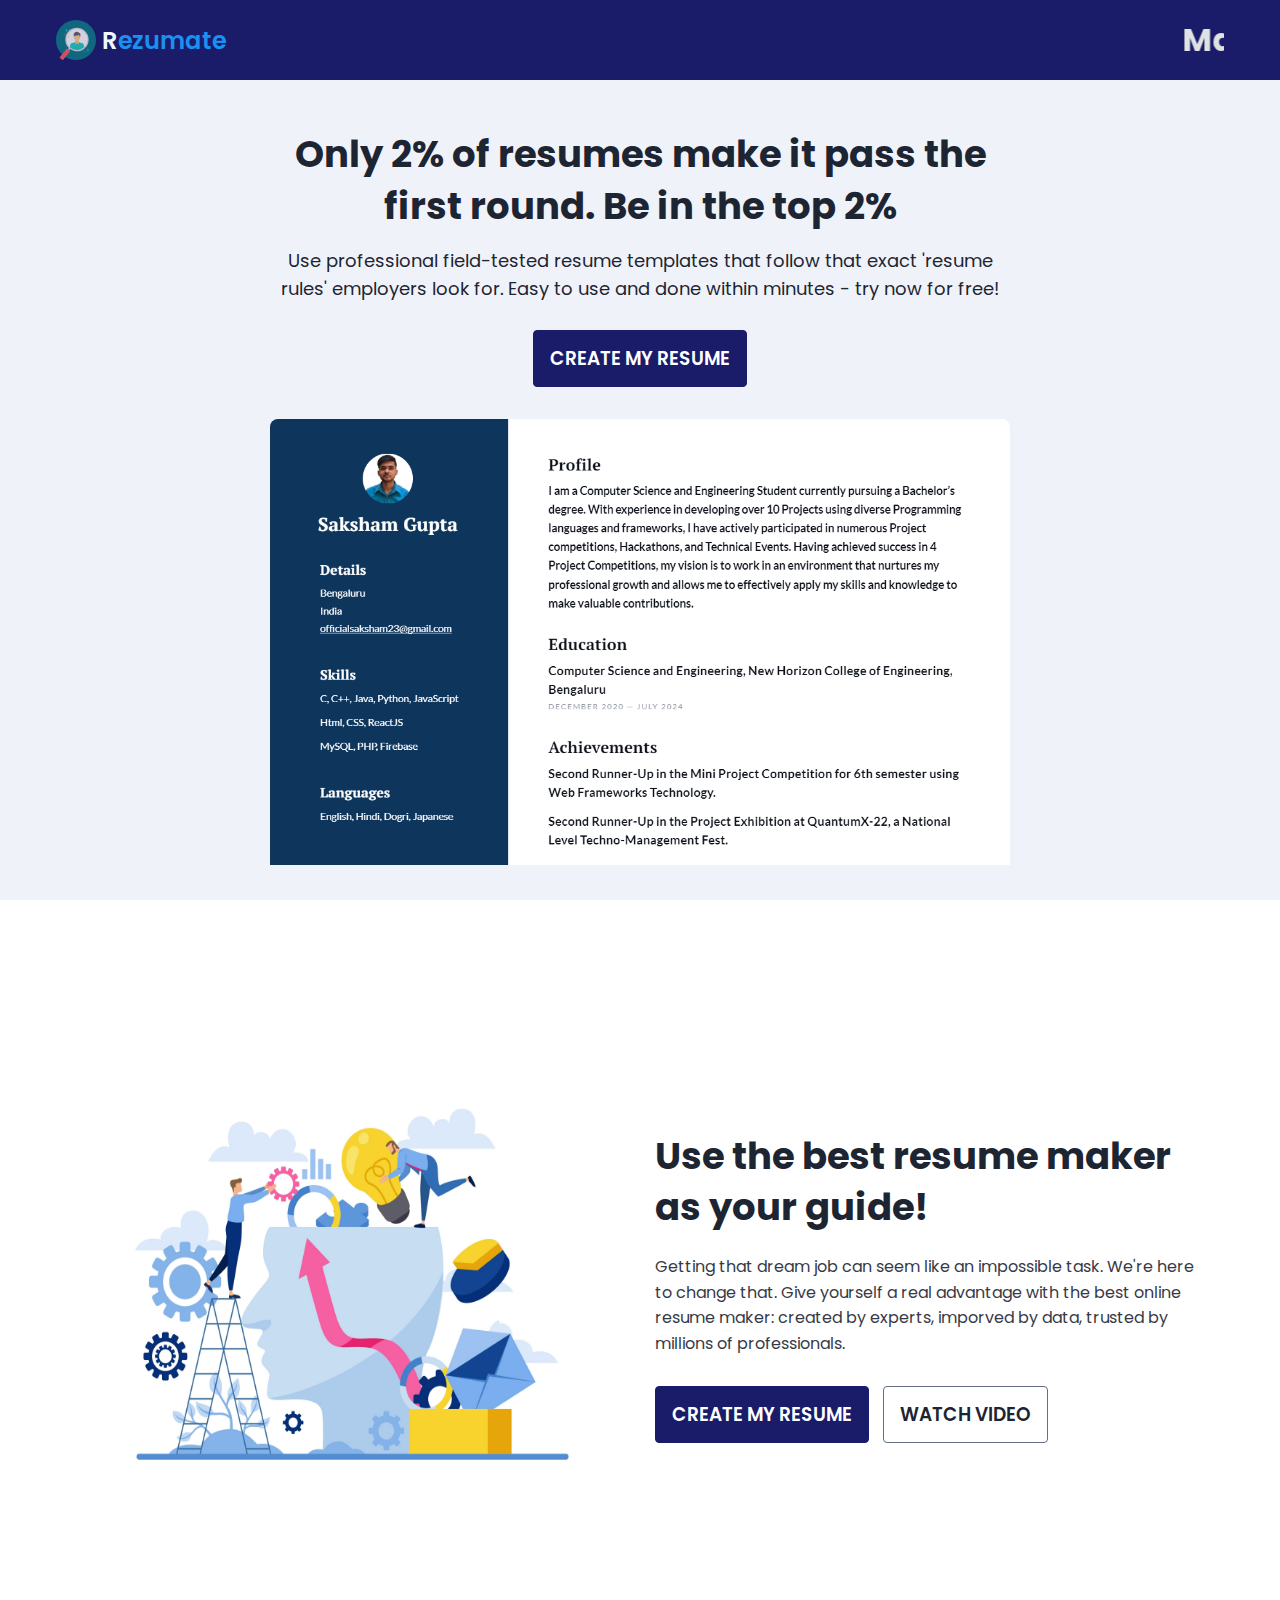
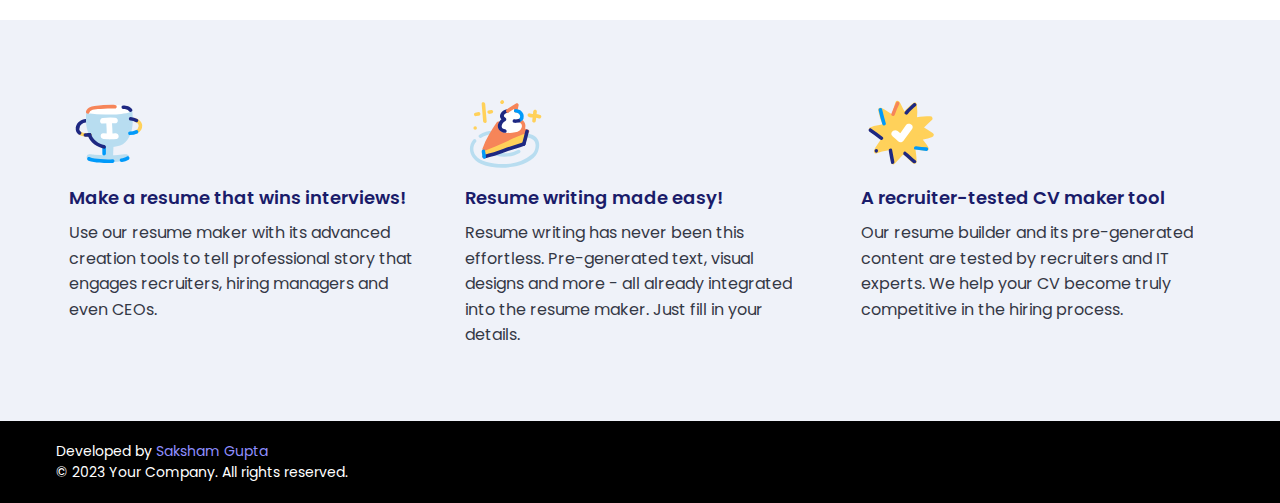
==== index.html @ b5a14a20 "first commit" ====
<!DOCTYPE html>
<html>

<head>
    <meta charset="utf-8">
    <meta http-equiv="X-UA-Compatible" content="IE=edge">
    <title>Home Page</title>
    <meta name="description" content="">
    <meta name="viewport" content="width=device-width, initial-scale=1">
    <link rel="stylesheet" href="assets/css/main.css">
    <link rel="stylesheet" href="https://cdnjs.cloudflare.com/ajax/libs/font-awesome/6.4.2/css/all.min.css"
        integrity="sha512-z3gLpd7yknf1YoNbCzqRKc4qyor8gaKU1qmn+CShxbuBusANI9QpRohGBreCFkKxLhei6S9CQXFEbbKuqLg0DA=="
        crossorigin="anonymous" referrerpolicy="no-referrer" />
</head>


<body>

    <nav class="navbar bg-blue-dark">
        <div class="container">
            <div class="navbar-content">
                <div class="brand-and-toggler">
                    <a href="index.html" class="navbar-brand">
                        <img style="height: 4rem;" src="assets/images/icon1.svg" alt="" class="navbar-brand-icon">
                        <span class="navbar-brand-text" style="color:aliceblue">R<span>ezumate </span>
                    </a>
                    <marquee style="margin-left: 50px;">
                        <h1 style="color:rgb(224, 227, 227);"> Make Your Own Resume !!</h1>
                    </marquee>

                </div>
            </div>
        </div>
    </nav>

    <header class="header bg-bright" id="header">
        <div class="container">
            <div class="header-content text-center">
                <!-- <h6 class="text-uppercase text-blue-dark fs-14 fw-6 ls-1">online resume builder</h6> -->
                <h1 class="lg-title">Only 2% of resumes make it pass the first round. Be in the top 2%</h1>
                <p class="text-dark fs-18">Use professional field-tested resume templates that follow that exact 'resume
                    rules' employers look for. Easy to use and done within minutes - try now for free!</p>
                <a href="resume.html" class="btn btn-primary text-uppercase">create my resume</a>
                <img src="assets/images/Resume.png">
            </div>
        </div>
    </header>

    <div class="section-one">
        <div class="container">
            <div class="section-one-content">
                <div class="section-one-l">
                    <img src="assets/images/icon1.jpg" height="110%">
                </div>
                <div class="section-one-r text-center">
                    <h2 class="lg-title">Use the best resume maker as your guide!</h2>
                    <p class="text">Getting that dream job can seem like an impossible task. We're here to change that.
                        Give yourself a real advantage with the best online resume maker: created by experts, imporved
                        by data, trusted by millions of professionals.</p>
                    <div class="btn-group">
                        <a href="resume.html" class="btn btn-primary text-uppercase">create my resume</a>
                        <a href="#" class="btn btn-secondary text-uppercase">watch video</a>
                    </div>
                </div>
            </div>
        </div>
    </div>

    <div class="section-two bg-bright">
        <div class="container">
            <div class="section-two-content">
                <div class="section-items">
                    <div class="section-item">
                        <div class="section-item-icon">
                            <img src="assets/images/feature-1-edf4481d69166ac81917d1e40e6597c8d61aa970ad44367ce78049bf830fbda5.svg"
                                alt="">
                        </div>
                        <h5 class="section-item-title">Make a resume that wins interviews!</h5>
                        <p class="text">Use our resume maker with its advanced creation tools to tell professional story
                            that engages recruiters, hiring managers and even CEOs.</p>
                    </div>

                    <div class="section-item">
                        <div class="section-item-icon">
                            <img src="assets/images/feature-2-a7a471bd973c02a55d1b3f8aff578cd3c9a4c5ac4fc74423d94ecc04aef3492b.svg"
                                alt="">
                        </div>
                        <h5 class="section-item-title">Resume writing made easy!</h5>
                        <p class="text">Resume writing has never been this effortless. Pre-generated text, visual
                            designs and more - all already integrated into the resume maker. Just fill in your details.
                        </p>
                    </div>

                    <div class="section-item">
                        <div class="section-item-icon">
                            <img src="assets/images/feature-3-4e87a82f83e260488c36f8105e26f439fdc3ee5009372bb5e12d9421f32eabdd.svg"
                                alt="">
                        </div>
                        <h5 class="section-item-title">A recruiter-tested CV maker tool</h5>
                        <p class="text">Our resume builder and its pre-generated content are tested by recruiters and IT
                            experts. We help your CV become truly competitive in the hiring process.</p>
                    </div>
                </div>
            </div>
        </div>
    </div>
    <footer class="footer">
        <div class="container">
            <div class="footer-content">
                <div class="footer-info">
                    <p>Developed by <a style="color: rgb(142, 142, 255);"
                            href="https://www.linkedin.com/in/saksham-gupta24/" target="_blank">Saksham
                            Gupta</a></p>
                    <p>© 2023 Your Company. All rights reserved.</p>
                </div>
                <div class="social-icons">
                    <a href="https://www.linkedin.com/in/saksham-gupta24/" style="color: #0A66C2;" class="icon"><i
                            class="fab fa-linkedin"></i></a>
                    <a href="https://instagram.com/_itzme.saksham_?utm_source=qr&igshid=MzNlNGNkZWQ4Mg%3D%3D"
                        class="icon"><i class="fab fa-instagram" style="color: #E1306C;"></i></a>
                    <a href="https://www.facebook.com/sakshamgupta241101?mibextid=ZbWKwL" style="color:#1877F2"
                        class="icon"><i class="fab fa-facebook-f"></i></a>
                    <a href="https://twitter.com/itz_me_Saksham?t=tJOfW2eu8O8gg4S6YZIOmg&s=08" class="icon"><i
                            class="fab fa-twitter" style="color: #1DA1F2;"></i></a>
                </div>
            </div>
        </div>
    </footer>








</body>

</html>
---- assets/css/main.css ----
@import url('https://fonts.googleapis.com/css2?family=Manrope:wght@200;300;400;500;600;700;800&family=Poppins:ital,wght@0,100;0,200;0,300;0,400;0,500;0,600;0,700;0,800;0,900;1,100;1,200;1,300;1,400;1,500;1,600;1,700;1,800;1,900&display=swap');

:root {
    --clr-blue: #1A91F0;
    --clr-blue-mid: #1170CD;
    --clr-blue-dark: #1A1C6A;
    --clr-white: #fff;
    --clr-bright: #EFF2F9;
    --clr-dark: #1e2532;
    --clr-black: #000;
    --clr-grey: #656e83;
    --clr-green: #1c2a28;
    --font-poppins: 'Poppins', sans-serif;
    --font-manrope: 'Manrope', sans-serif;
    ;
    --transition: all 300ms ease-in-out;
}

* {
    padding: 0;
    margin: 0;
    box-sizing: border-box;
}

html {
    font-size: 10px;
}

body {
    font-size: 1.6rem;
    font-family: var(--font-poppins);
}

button {
    border: none;
    background-color: transparent;
    outline: 0;
    cursor: pointer;
    font-family: inherit;
}

img {
    width: 100%;
    display: block;
}

a {
    text-decoration: none;
}

/* fonts */
.font-poppins {
    font-family: var(--font-poppins);
}

.font-manrope {
    font-family: var(--font-manrope);
}

/* text colors */
.text-blue {
    color: var(--clr-blue);
}

.text-blue-mid {
    color: var(--clr-blue-mid);
}

.text-blue-dark {
    color: var(--clr-blue-dark);
}

.text-bright {
    color: var(--clr-bright);
}

.text-dark {
    color: var(--clr-dark);
}

.text-grey {
    color: var(--clr-grey);
}

.text-white {
    color: var(--clr-white);
}

/* backgrounds */
.bg-blue {
    background-color: var(--clr-blue);
}

.bg-blue-mid {
    background-color: var(--clr-blue-mid);
}

.bg-blue-dark {
    background-color: var(--clr-blue-dark);
}

.bg-bright {
    background-color: var(--clr-bright);
}

.bg-dark {
    background-color: var(--clr-dark);
}

.bg-grey {
    background-color: var(--clr-grey);
}

.bg-white {
    background-color: var(--clr-white);
}

.bg-black {
    background-color: var(--clr-black);
}

.bg-green {
    background-color: var(--clr-green);
}

.text-center {
    text-align: center;
}

.text-left {
    text-align: left;
}

.text-right {
    text-align: right;
}

.text-uppercase {
    text-transform: uppercase;
}

.text-lowercase {
    text-transform: lowercase;
}

.text-capitalize {
    text-transform: capitalize;
}

.text {
    color: var(--clr-dark);
    opacity: 0.9;
    margin: 2rem 0;
    line-height: 1.6;
}

.fw-2 {
    font-weight: 200;
}

.fw-3 {
    font-weight: 300;
}

.fw-4 {
    font-weight: 400;
}

.fw-5 {
    font-weight: 500;
}

.fw-6 {
    font-weight: 600;
}

.fw-7 {
    font-weight: 700;
}

.fw-8 {
    font-weight: 800;
}

.fs-13 {
    font-size: 13px;
}

.fs-14 {
    font-size: 14px;
}

.fs-15 {
    font-size: 15px;
}

.fs-16 {
    font-size: 16px;
}

.fs-17 {
    font-size: 17px;
}

.fs-18 {
    font-size: 18px;
}

.fs-19 {
    font-size: 19px;
}

.fs-20 {
    font-size: 20px;
}

.fs-21 {
    font-size: 21px;
}

.fs-22 {
    font-size: 22px;
}

.fs-23 {
    font-size: 23px;
}

.fs-24 {
    font-size: 24px;
}

.fs-25 {
    font-size: 25px;
}

.ls-1 {
    letter-spacing: 1px;
}

.ls-2 {
    letter-spacing: 2px;
}

.container {
    max-width: 1200px;
    margin: 0 auto;
    padding: 0 1.6rem;
}

/* bars button */
.bars {
    display: flex;
    flex-direction: column;
    justify-content: space-between;
    height: 16.5px;
    width: 25px;
}

.bars .bar {
    width: 100%;
    height: 2px;
    background-color: var(--clr-blue);
    transition: var(--transition);
}

.bars:hover .bar {
    background-color: var(--clr-dark);
}

/* buttons */
.btn {
    font-size: 18.5px;
    font-weight: 600;
    padding: 1.4rem 1.6rem;
    border-radius: 4px;
    display: inline-block;
}

.btn-primary {
    background-color: var(--clr-blue-dark);
    color: var(--clr-white);
    border: 1px solid var(--clr-blue-dark);
    transition: var(--transition);
}

.btn-primary:hover {
    background-color: transparent;
    color: var(--clr-dark);
    border-color: var(--clr-grey);
}

.btn-secondary {
    background-color: transparent;
    color: var(--clr-dark);
    border: 1px solid var(--clr-grey);
    transition: var(--transition);
}

.btn-secondary:hover {
    background-color: var(--clr-blue-dark);
    color: var(--clr-white);
    border-color: var(--clr-blue);
}

.btn-group button:first-child,
.btn-group a:first-child {
    margin-right: 1rem !important;
}

/* navbar part */
.navbar {
    height: 80px;
    display: flex;
    align-items: center;
    box-shadow: rgba(0, 0, 0, 0.08) 0px 3px 8px;
}

.navbar .container {
    width: 100%;
}

.navbar-brand {
    display: flex;
    align-items: center;
    justify-content: flex-start;
    font-size: 1.8rem;
}

.navbar-brand-text {
    color: var(--clr-dark);
    font-weight: 600;
    font-size: x-large;

}

.navbar-brand-text span {
    color: var(--clr-blue);


}


.navbar-brand-icon {

    margin-right: 6px;
    opacity: 0.8;
}

.brand-and-toggler {
    display: flex;
    align-items: center;
    justify-content: space-between;
}

.header {
    min-height: calc(100vh - 80px);
    display: flex;
    flex-direction: column;
    align-items: center;
    justify-content: center;
}

.header-content {
    max-width: 740px;
    margin-right: auto;
    margin-left: auto;
}

.header-content img {
    max-width: 760px;
    border-top-right-radius: 8px;
    border-top-left-radius: 8px;
    margin-top: 3.2rem;
}

.lg-title {
    margin: 1.4rem 0;
    font-size: 37px;
    line-height: 1.4;
    color: var(--clr-dark);
}

.header-content p {
    margin-bottom: 2.6rem;
    line-height: 1.6;
}


/* section one */
.section-one {
    padding: 64px 0;
    min-height: 80vh;
    display: flex;
    align-items: center;
}

.section-one-l img {
    max-width: 545px;
    margin-right: auto;
    margin-left: auto;
}

.section-one-r {
    margin-top: 4rem;
}

.section-one .btn-group {
    margin-top: 2rem;
}

.section-one-r {
    max-width: 545px;
    margin-right: auto;
    margin-left: auto;
}

.section-one-r .btn-group {
    margin-top: 3rem;
}

/* section two */
.section-two {
    padding: 64px 0;
}

.section-two .section-items {
    display: grid;
    gap: 2rem;
}

.section-two .section-item {
    max-width: 350px;
    text-align: center;
    margin-right: auto;
    margin-left: auto;
}

.section-two .section-item-icon {
    margin: 1rem 0;
}

.section-two .section-item-icon img {
    width: 80px;
    margin-right: auto;
    margin-left: auto;
}

.section-two .section-item-title {
    color: var(--clr-blue-dark);
    font-size: 1.8rem;
    font-weight: 600;
}

.section-two .text {
    margin: 0.9rem 0;
}

.social-icons {
    margin-bottom: 10px;
}

/* footer */
/* .footer {
    padding: 3rem 0;
} */
/* 
.footer-content p {
    color: var(--clr-grey);
}

.footer-content p span {
    color: var(--clr-white);
} */


/* media queries */
@media screen and (min-width: 768px) {
    .section-two .section-items {
        grid-template-columns: repeat(2, 1fr);
    }
}

@media screen and (min-width: 992px) {
    .section-one-content {
        display: grid;
        grid-template-columns: repeat(2, 1fr);
        column-gap: 3rem;
    }

    .section-one-r {
        text-align: left;
    }

    .section-two .section-items {
        grid-template-columns: repeat(3, 1fr);
    }

    .section-two .section-item {
        text-align: left;
    }

    .section-two .section-item-icon img {
        margin-left: 0;
    }
}



/* resume page */
#about-sc {
    padding: 64px 0;
}

.cv-form-row-title {
    background-color: var(--clr-blue-dark);
    padding: 0.8rem 1.6rem;
    margin-bottom: 2rem;
}

.cv-form-row-title h3 {
    color: var(--clr-white);
    font-weight: 500;
    text-transform: uppercase;
    letter-spacing: 1.5px;
    font-size: 1.7rem;
}

.cv-form-blk {
    margin: 3rem 0;
}

.cv-form-row {
    padding: 3rem 2rem 0 2rem;
    border: 1px solid rgba(0, 0, 0, 0.08);
    margin-bottom: 1rem;
    position: relative;
}

textarea {
    resize: none;
}

.form-elem {
    margin-bottom: 3rem;
    position: relative;
}

.form-label {
    display: block;
    font-weight: 600;
    font-size: 14px;
    color: var(--clr-dark);
    margin-bottom: 0.5rem;
}

.form-control {
    border-radius: none;
    border: 1px solid rgba(0, 0, 0, 0.1);
    font-size: 14px;
    padding: 0.8rem 1.6rem;
    font-family: inherit;
    width: 100%;
    outline: 0;
    transition: var(--transition);
}

.form-control:focus {
    border-color: rgba(0, 0, 0, 0.3);
}

.form-text {
    color: #ca0b00;
    font-size: 12px;
    position: absolute;
    letter-spacing: 0.5px;
    top: calc(100% + 2px);
    left: 0;
    width: 100%;
}

.cols-3,
.cols-2 {
    display: grid;
}

.repeater-add-btn {
    width: 25px;
    height: 25px;
    background-color: var(--clr-blue-dark);
    font-size: 1.6rem;
    color: var(--clr-white);
    margin: 1rem 0;
}

.repeater-remove-btn {
    position: absolute;
    top: 10px;
    right: 10px;
    z-index: 999;
    width: 25px;
    height: 25px;
    border-radius: 50%;
    background-color: #ca0b00;
    color: var(--clr-white);
    font-size: 1.6rem;
}

/* preview section */
.preview-cnt {
    border-radius: 5px;
    display: grid;
    grid-template-columns: 32% auto;
    box-shadow: rgba(149, 157, 165, 0.2) 0px 8px 24px;
    overflow: hidden;
}

.preview-cnt-l {
    padding: 3rem 3rem 2rem 3rem;
}

.preview-cnt-r {
    padding: 3rem 3rem 3rem 4rem;
}

.preview-cnt-l .preview-blk:nth-child(1) {
    text-align: center;
}

.preview-image {
    width: 120px;
    height: 120px;
    border-radius: 50%;
    overflow: hidden;
    margin-right: auto;
    margin-left: auto;
}

.preview-image img {
    width: 100%;
    height: 100%;
    object-fit: cover;
}

.preview-item-name {
    font-size: 2.4rem;
    font-weight: 600;
    margin: 1.8rem 0;
    position: relative;
}

.preview-item-name::after {
    position: absolute;
    content: "";
    bottom: -10px;
    width: 50px;
    height: 1.5px;
    background-color: rgba(255, 255, 255, 0.5);
    left: 50%;
    transform: translateX(-50%);
}

.preview-blk {
    padding: 1rem 0;
    margin-bottom: 1rem;
}

.preview-blk-title h3 {
    text-transform: uppercase;
    letter-spacing: 0.5px;
    border-bottom: 0.5px solid rgba(0, 0, 0, 0.08);
    padding-bottom: 0.5rem;
}

.preview-blk-title {
    margin-bottom: 1rem;
}

.preview-blk-list .preview-item {
    font-size: 1.5rem;
    margin-bottom: 0.2rem;
    opacity: 0.95;
}

.preview-cnt-r .preview-blk-title {
    color: var(--clr-dark);
}

.preview-cnt-r .preview-blk-list .preview-item {
    margin-top: 1.8rem;
}

.achievements-items.preview-blk-list .preview-item span:first-child,
.educations-items.preview-blk-list .preview-item span:first-child,
.experiences-items.preview-blk-list .preview-item span:first-child {
    display: block;
    font-weight: 600;
    margin-bottom: 1rem;
    background-color: rgba(0, 0, 0, 0.03);
}

.educations-items.preview-blk-list .preview-item span:nth-child(2),
.experiences-items.preview-blk-list .preview-item span:nth-child(2) {
    font-weight: 600;
    margin-right: 1rem;
}

.educations-items.preview-blk-list .preview-item span:nth-child(3),
.experiences-items.preview-blk-list .preview-item span:nth-child(3) {
    font-style: italic;
    margin-right: 1rem;
}

.educations-items.preview-blk-list .preview-item span:nth-child(4),
.educations-items.preview-blk-list .preview-item span:nth-child(5),
.experiences-items.preview-blk-list .preview-item span:nth-child(4),
.experiences-items.preview-blk-list .preview-item span:nth-child(5) {
    margin-right: 1rem;
    background-color: var(--clr-green);
    color: var(--clr-white);
    padding: 0 1rem;
    border-radius: 0.6rem;
}

.educations-items.preview-blk-list .preview-item span:nth-child(6),
.experiences-items.preview-blk-list .preview-item span:nth-child(6) {
    font-size: 13.5px;
    display: block;
    opacity: 0.8;
    margin-top: 1rem;
}

.projects-items.preview-blk-list .preview-item span {
    display: block;
}

@media screen and (min-width: 768px) {
    .cols-3 {
        grid-template-columns: repeat(3, 1fr);
        column-gap: 2rem;
    }

    .cols-2 {
        grid-template-columns: repeat(2, 1fr);
        column-gap: 2rem;
    }
}

@media screen and (min-width: 992px) {
    .cv-form-row {
        padding: 3rem 3rem 0rem 3rem;
    }

    .cols-3 {
        grid-template-columns: repeat(3, 1fr);
    }
}

.print-btn-sc {
    margin: 2rem 0 6rem 0;
}

/* print section */
@media print {
    body * {
        visibility: hidden;
    }

    .non_print_area {
        display: none;
    }

    .print_area,
    .print_area * {
        visibility: visible;
    }

    .print_area {
        width: 100%;
        position: absolute;
        left: 0;
        top: 0;
        overflow: hidden;
    }
}

.footer {
    background-color: black;
    padding: 20px 0;
    text-align: center;
}

.container {
    max-width: 1200px;
    margin: 0 auto;
}

.footer-content {
    display: flex;
    flex-direction: column;
    align-items: center;
}

.social-icons {
    margin-bottom: 15px;
}

.social-icon {
    display: inline-block;
    margin: 0 10px;
}

.social-icons a {

    margin-left: 10px;
}

.social-icon img {
    width: 30px;
    height: 30px;
    transition: transform 0.3s ease-in-out;
}



.footer-info {
    font-size: 14px;
    color: white;
}

@media screen and (min-width: 768px) {
    .footer-content {
        flex-direction: row;
        justify-content: space-between;
        align-items: center;
    }

    .footer-info {
        text-align: left;
    }


}




.colors {
    display: flex;
    justify-self: center;
    gap: 20px;
}

.color {
    display: inline-block;
    width: 50px;
    height: 50px;
    border-radius: 50%;
    cursor: pointer;
    transition: transform 0.2s;
}

.color.active {
    transform: scale(1.2);
}

#colorContainer {
    display: flex;
    align-items: center;
    justify-content: center;
    margin: 20px;
    padding: auto;
}
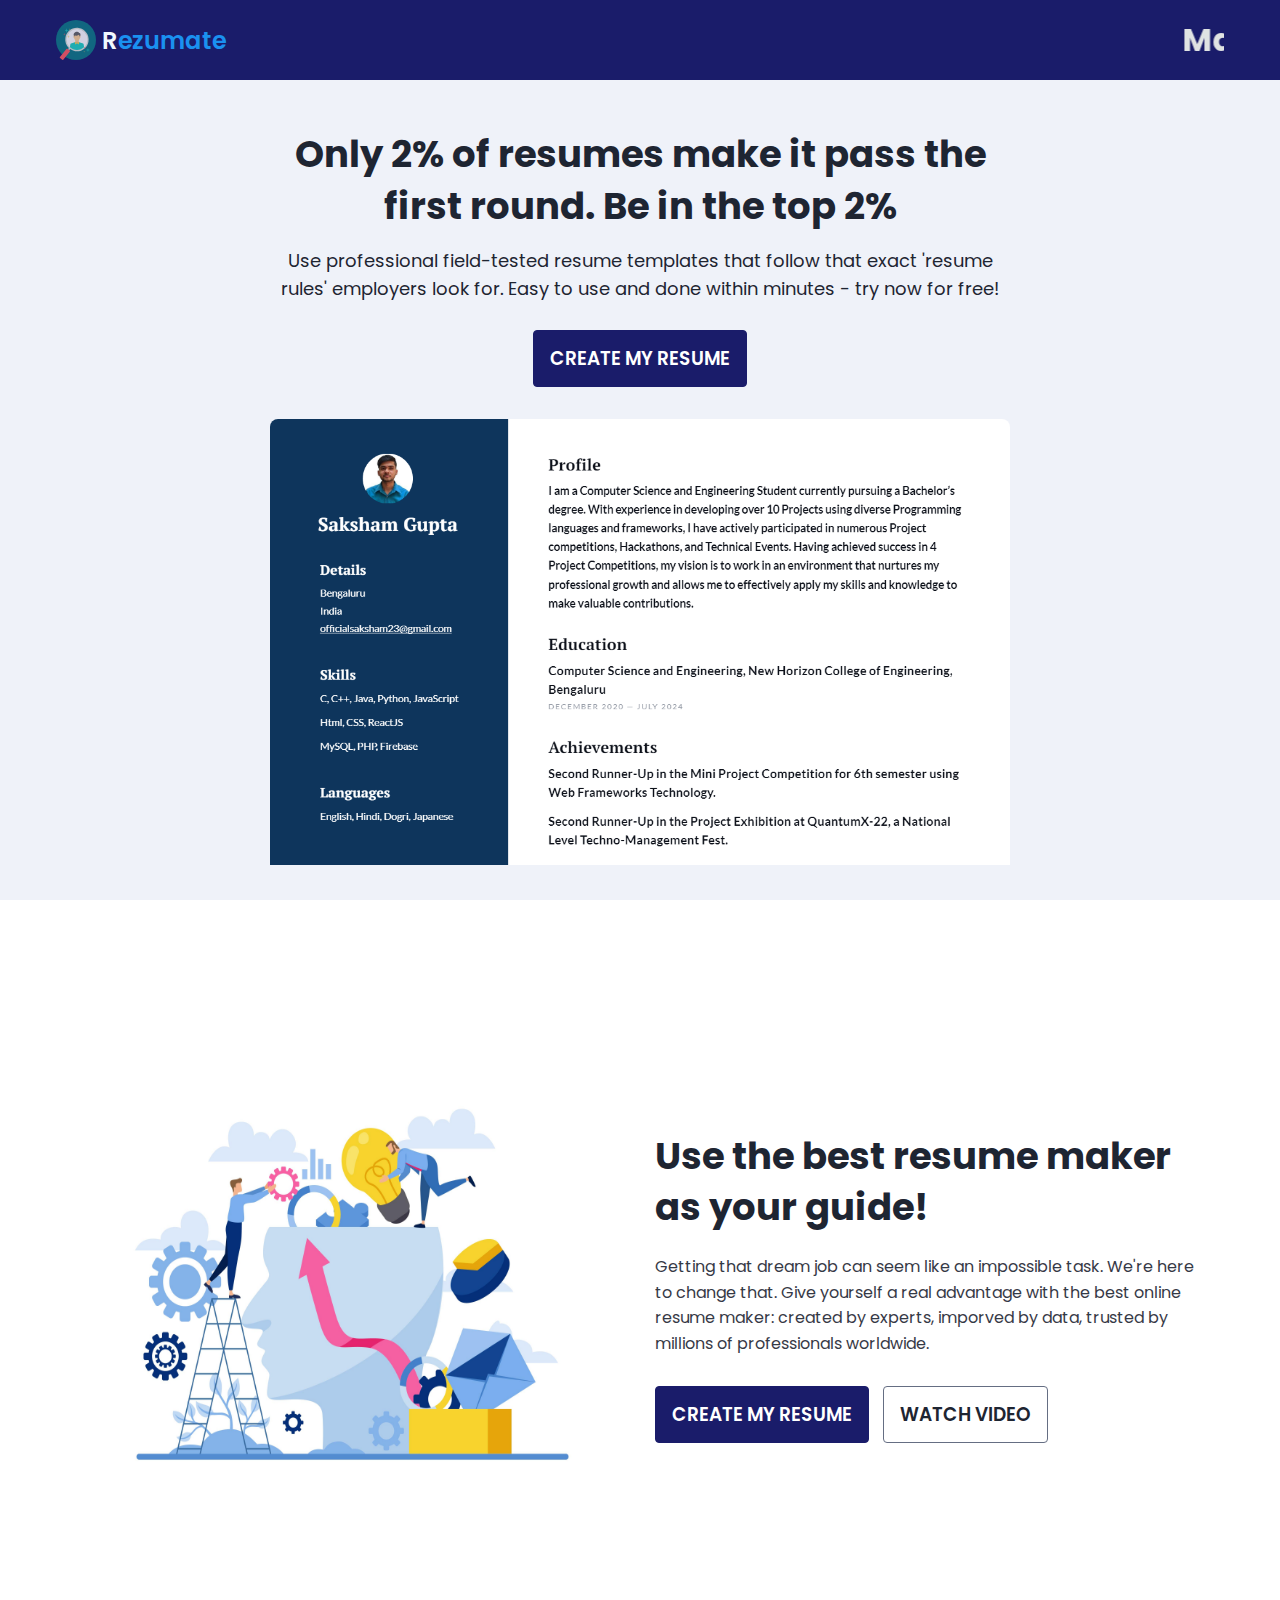
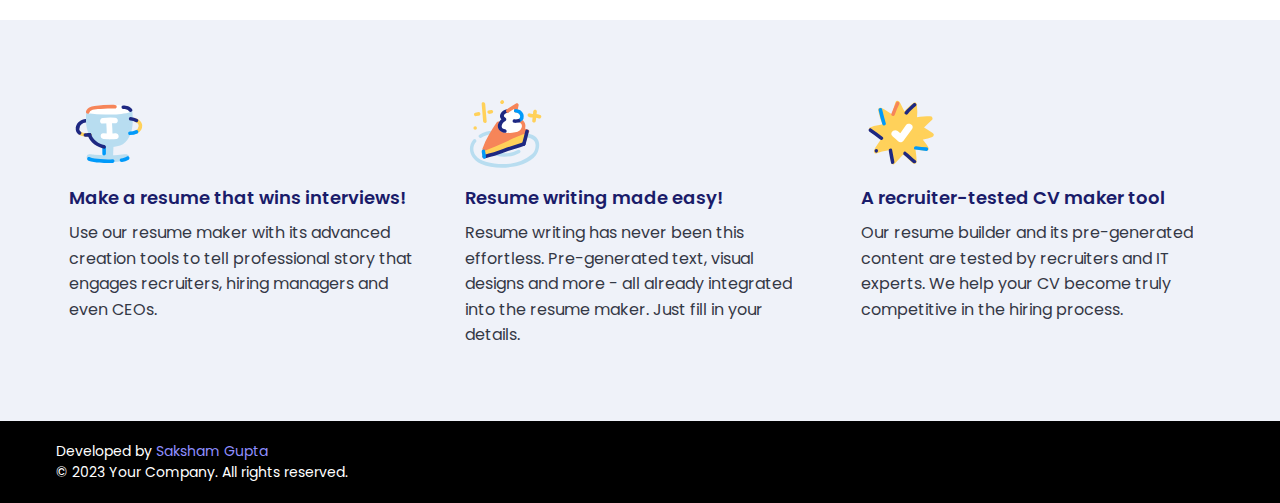
==== commit 235e1bda: "Completed" ====
--- a/index.html
+++ b/index.html
@@ -4,13 +4,14 @@
 <head>
     <meta charset="utf-8">
     <meta http-equiv="X-UA-Compatible" content="IE=edge">
-    <title>Home Page</title>
+    <title>Rezumate</title>
     <meta name="description" content="">
     <meta name="viewport" content="width=device-width, initial-scale=1">
     <link rel="stylesheet" href="assets/css/main.css">
     <link rel="stylesheet" href="https://cdnjs.cloudflare.com/ajax/libs/font-awesome/6.4.2/css/all.min.css"
         integrity="sha512-z3gLpd7yknf1YoNbCzqRKc4qyor8gaKU1qmn+CShxbuBusANI9QpRohGBreCFkKxLhei6S9CQXFEbbKuqLg0DA=="
         crossorigin="anonymous" referrerpolicy="no-referrer" />
+    <link rel="website icon" type="png" href="assets/images/icon.svg">
 </head>
 
 
@@ -56,7 +57,7 @@
                     <h2 class="lg-title">Use the best resume maker as your guide!</h2>
                     <p class="text">Getting that dream job can seem like an impossible task. We're here to change that.
                         Give yourself a real advantage with the best online resume maker: created by experts, imporved
-                        by data, trusted by millions of professionals.</p>
+                        by data, trusted by millions of professionals worldwide.</p>
                     <div class="btn-group">
                         <a href="resume.html" class="btn btn-primary text-uppercase">create my resume</a>
                         <a href="#" class="btn btn-secondary text-uppercase">watch video</a>
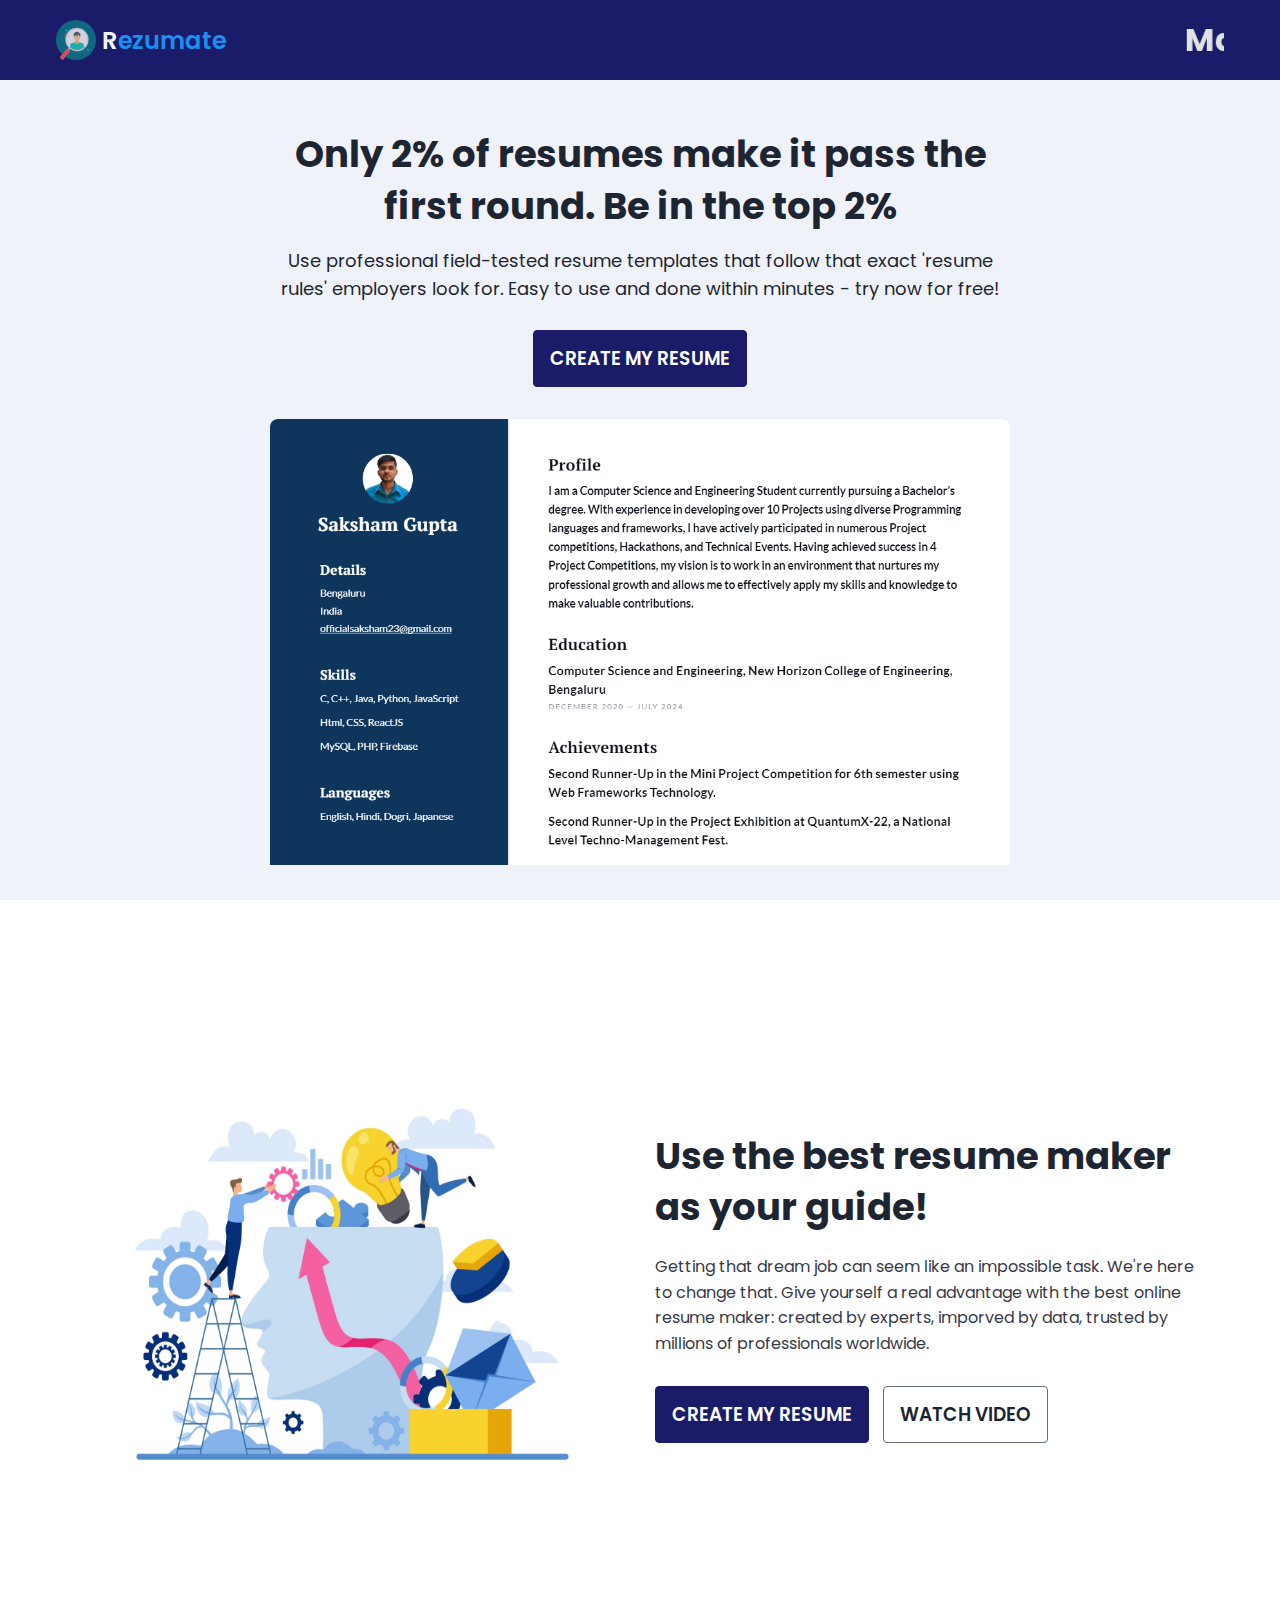
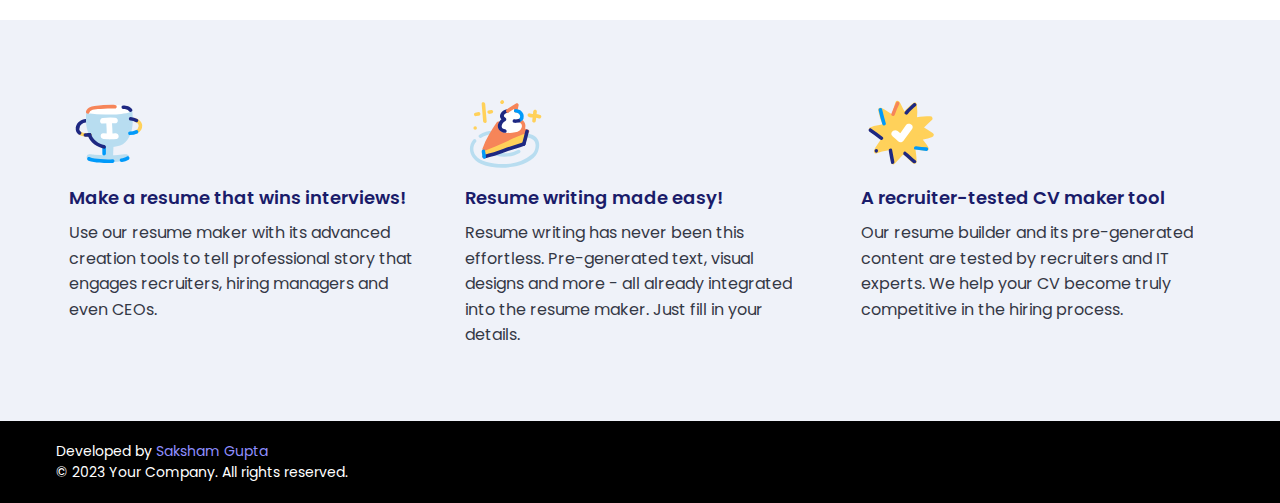
==== commit ab0631e2: "Final Commit" ====
--- a/index.html
+++ b/index.html
@@ -60,7 +60,8 @@
                         by data, trusted by millions of professionals worldwide.</p>
                     <div class="btn-group">
                         <a href="resume.html" class="btn btn-primary text-uppercase">create my resume</a>
-                        <a href="#" class="btn btn-secondary text-uppercase">watch video</a>
+                        <a href="https://www.linkedin.com/posts/saksham-gupta24_codeclause-webdevelopment-resumebuilder-activity-7101089327702544384-6Z8Q?utm_source=share&utm_medium=member_desktop"
+                            class="btn btn-secondary text-uppercase">watch video</a>
                     </div>
                 </div>
             </div>
@@ -129,12 +130,6 @@
     </footer>
 
 
-
-
-
-
-
-
 </body>
 
 </html>--- a/assets/css/main.css
+++ b/assets/css/main.css
@@ -300,7 +300,7 @@
 .btn-secondary:hover {
     background-color: var(--clr-blue-dark);
     color: var(--clr-white);
-    border-color: var(--clr-blue);
+    border-color: var(--clr-blue-dark);
 }
 
 .btn-group button:first-child,
@@ -459,20 +459,6 @@
 .social-icons {
     margin-bottom: 10px;
 }
-
-/* footer */
-/* .footer {
-    padding: 3rem 0;
-} */
-/* 
-.footer-content p {
-    color: var(--clr-grey);
-}
-
-.footer-content p span {
-    color: var(--clr-white);
-} */
-
 
 /* media queries */
 @media screen and (min-width: 768px) {
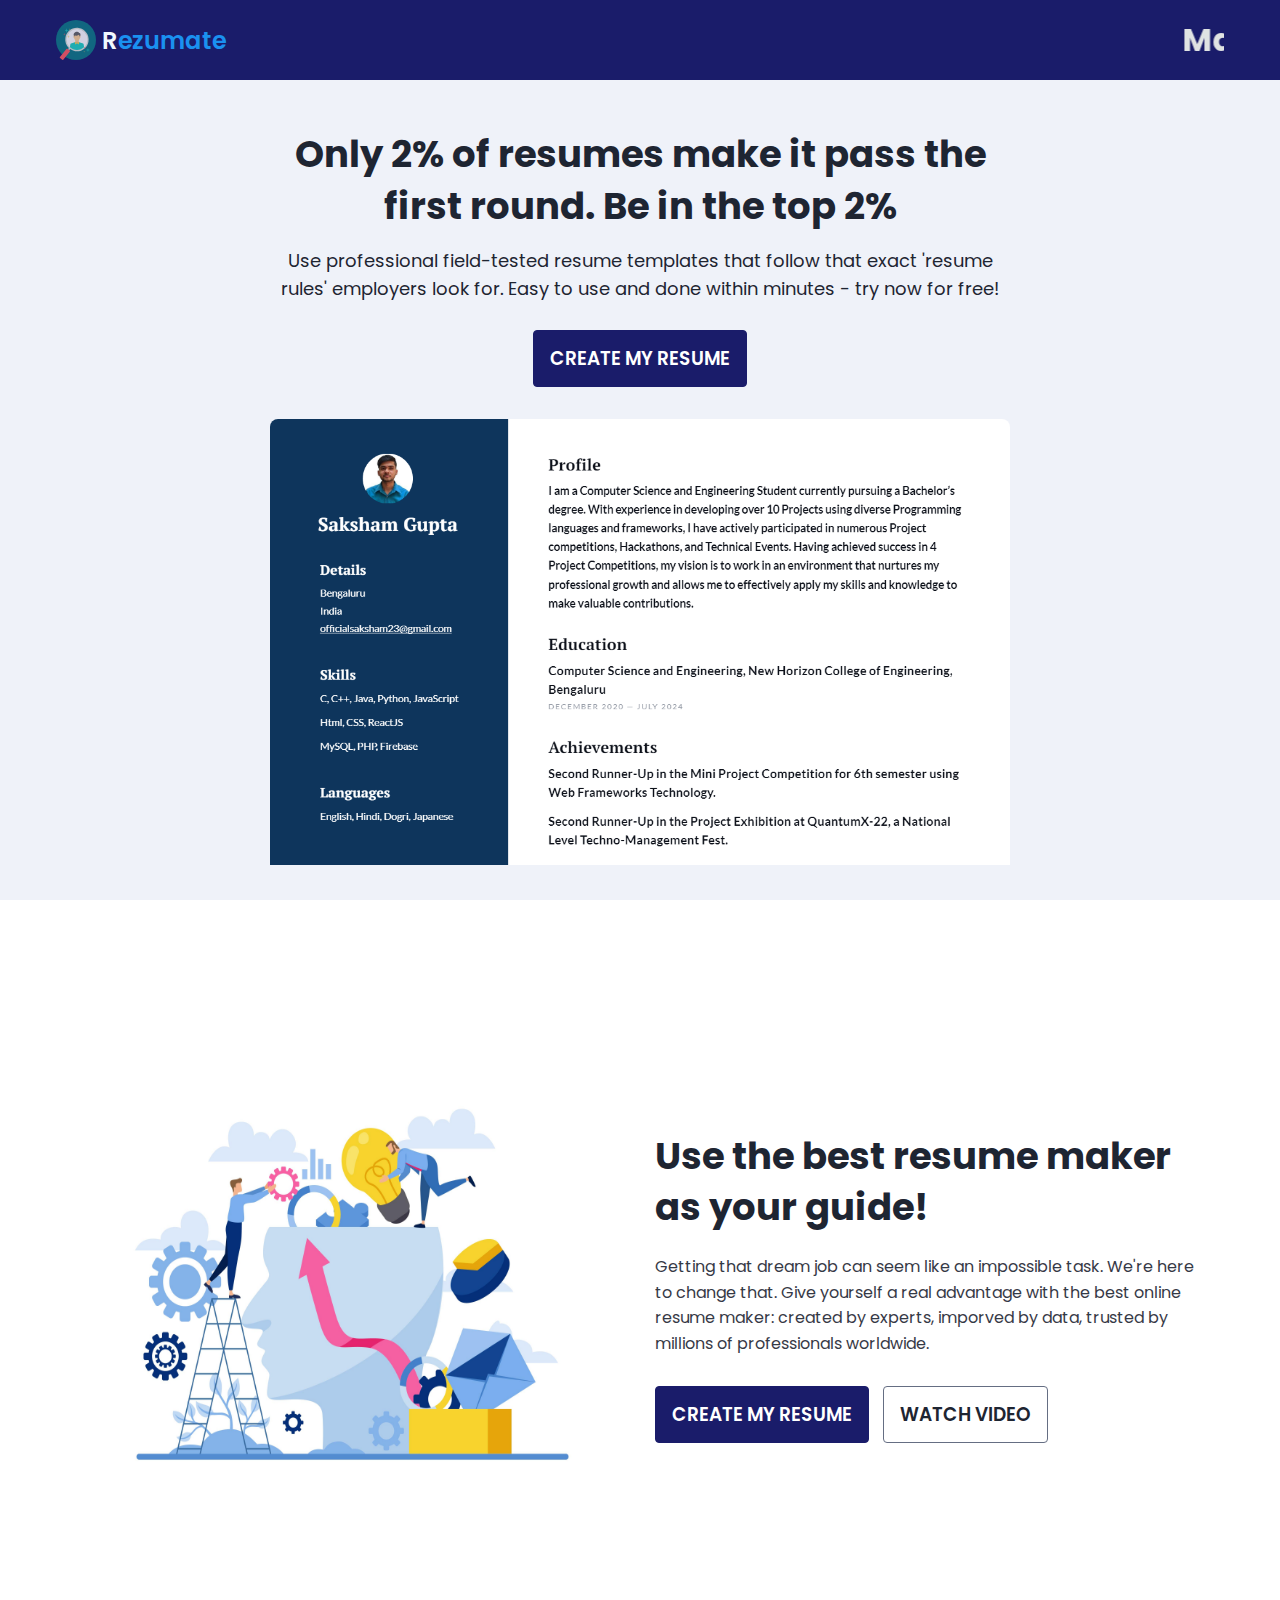
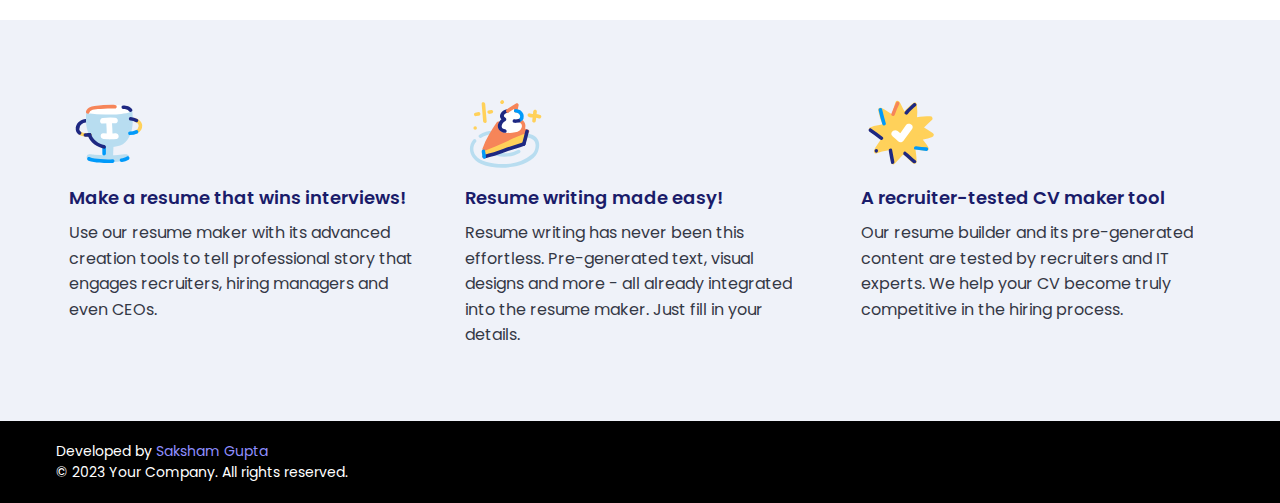
==== commit b8e27fdd: "Update index.html" ====
--- a/index.html
+++ b/index.html
@@ -12,6 +12,8 @@
         integrity="sha512-z3gLpd7yknf1YoNbCzqRKc4qyor8gaKU1qmn+CShxbuBusANI9QpRohGBreCFkKxLhei6S9CQXFEbbKuqLg0DA=="
         crossorigin="anonymous" referrerpolicy="no-referrer" />
     <link rel="website icon" type="png" href="assets/images/icon.svg">
+    <script async src="https://pagead2.googlesyndication.com/pagead/js/adsbygoogle.js?client=ca-pub-2693148003732287"
+     crossorigin="anonymous"></script>
 </head>
 
 
@@ -132,4 +134,4 @@
 
 </body>
 
-</html>+</html>
